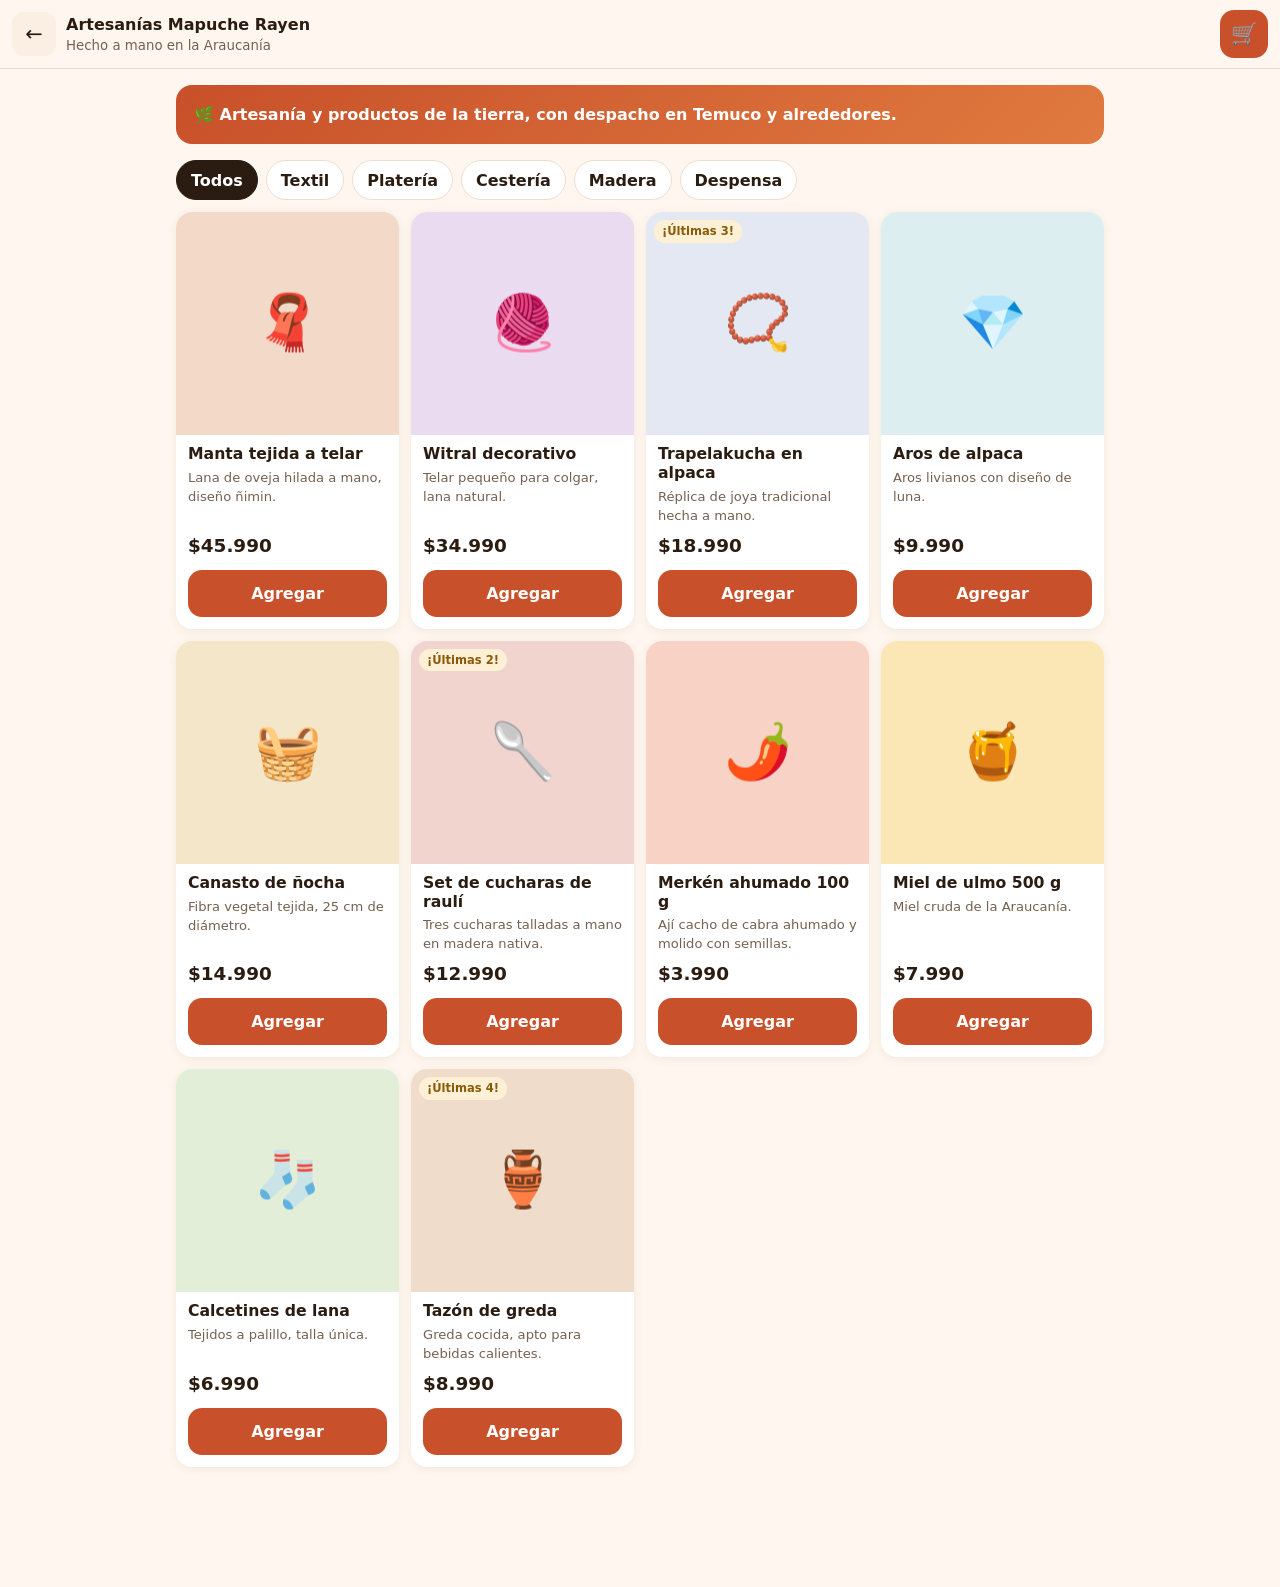
==== cliente.html @ a602cc3c "Prototipo Mi Puesto: maqueta PWA de ventas para pymes Co-Authored-By: Claude Opus 5.5 <noreply@anthr" ====
<!doctype html>
<html lang="es-CL">
<head>
  <meta charset="utf-8">
  <meta name="viewport" content="width=device-width, initial-scale=1, viewport-fit=cover">
  <title>Artesanías Mapuche Rayen · Tienda</title>
  <meta name="description" content="Tienda de ejemplo: artesanía y productos de la Araucanía.">
  <meta name="theme-color" content="#C8502A">
  <link rel="manifest" href="manifest.json">
  <link rel="icon" href="icons/icon.svg" type="image/svg+xml">
  <link rel="apple-touch-icon" href="icons/icon.svg">
  <link rel="stylesheet" href="styles.css">
</head>
<body data-page="cliente">
  <header class="topbar">
    <a href="index.html" class="topbar-volver" aria-label="Volver a la portada">←</a>
    <div class="topbar-titulo">
      <strong id="tienda-nombre">Artesanías Mapuche Rayen</strong>
      <small id="tienda-slogan">Hecho a mano en la Araucanía</small>
    </div>
    <a href="#carrito" class="btn-carrito" aria-label="Ver carrito">🛒<span id="carrito-badge" class="badge" hidden>0</span></a>
  </header>

  <main class="contenedor">
    <section id="v-catalogo">
      <div class="hero-tienda">
        <p>🌿 Artesanía y productos de la tierra, con despacho en Temuco y alrededores.</p>
      </div>
      <div class="chips" id="filtros-cat"></div>
      <div class="grid-productos" id="grid-productos"></div>
    </section>

    <section id="v-carrito" hidden>
      <h2>Tu carrito</h2>
      <div id="carrito-lista"></div>
      <div class="total-linea" id="carrito-total-linea"><span>Total</span><strong id="carrito-total">$0</strong></div>
      <form id="form-entrega" class="tarjeta form" novalidate>
        <h3>Datos de entrega</h3>
        <label>Nombre
          <input name="nombre" required autocomplete="name" placeholder="Ej: María González">
        </label>
        <label>Teléfono
          <input name="telefono" type="tel" required inputmode="tel" autocomplete="tel" placeholder="+56 9 1234 5678">
        </label>
        <label>Dirección
          <input name="direccion" required autocomplete="street-address" placeholder="Calle, número y comuna">
        </label>
        <label>Fecha de entrega deseada
          <input name="fechaEntrega" type="date" required>
        </label>
        <label>Comentario (opcional)
          <textarea name="comentario" rows="2" placeholder="Ej: dejar en conserjería"></textarea>
        </label>
        <p class="form-error" id="form-error" hidden></p>
        <button class="btn btn-primario btn-grande" type="submit">Continuar al pago</button>
      </form>
      <a href="#catalogo" class="btn btn-texto">← Seguir comprando</a>
    </section>

    <section id="v-pago" hidden>
      <h2>Pago</h2>
      <div class="tarjeta" id="pago-resumen"></div>
      <h3>Elige cómo pagar</h3>
      <div class="metodos">
        <button type="button" class="metodo" data-metodo="Transferencia" aria-pressed="false">
          <span class="metodo-icono">🏦</span><span>Transferencia<small>Desde cualquier banco</small></span>
        </button>
        <button type="button" class="metodo" data-metodo="Mercado Pago" aria-pressed="false">
          <span class="metodo-icono">💙</span><span>Mercado Pago<small>Tarjeta o saldo</small></span>
        </button>
        <button type="button" class="metodo" data-metodo="Webpay" aria-pressed="false">
          <span class="metodo-icono">💳</span><span>Webpay<small>Débito, crédito o prepago</small></span>
        </button>
      </div>
      <div id="metodo-detalle" class="tarjeta" hidden></div>
      <button id="btn-pagar" type="button" class="btn btn-primario btn-grande" disabled>Elige un medio de pago</button>
      <p class="nota centro">Pago simulado: no se realiza ningún cobro.</p>
      <a href="#carrito" class="btn btn-texto">← Volver al carrito</a>
    </section>

    <section id="v-confirmacion" hidden>
      <div class="confirmacion">
        <div class="check">✓</div>
        <h2>¡Pedido recibido!</h2>
        <p>Tu número de pedido es</p>
        <p class="num-pedido" id="conf-numero">#0000</p>
        <div class="tarjeta" id="conf-resumen"></div>
        <p class="nota">Te escribiremos por WhatsApp para coordinar la entrega.</p>
        <a href="#catalogo" class="btn btn-primario btn-grande">Volver a la tienda</a>
        <a href="negocio.html#pedidos" class="btn btn-texto">Ver cómo le llega al negocio →</a>
      </div>
    </section>
  </main>

  <div id="barra-carrito" class="barra-carrito" hidden>
    <a href="#carrito" class="btn btn-primario btn-grande">
      <span>Ver carrito (<span id="barra-cant">0</span>)</span><strong id="barra-total">$0</strong>
    </a>
  </div>

  <div id="procesando" class="overlay" hidden>
    <div class="spinner"></div>
    <p id="procesando-texto">Procesando pago…</p>
  </div>

  <div id="toast" class="toast" role="status" aria-live="polite"></div>

  <script src="data.js"></script>
  <script src="app.js"></script>
</body>
</html>
---- styles.css ----
:root {
  --bg: #FFF7EF;
  --superficie: #FFFFFF;
  --superficie-2: #FBEEE2;
  --texto: #2B1C12;
  --texto-suave: #76604F;
  --borde: #EEDCCB;
  --acento: #C8502A;
  --acento-oscuro: #A23E1E;
  --acento-suave: #FBE3D6;
  --ok: #2E7D4F;
  --ok-suave: #DFF2E6;
  --aviso: #B7791F;
  --aviso-texto: #8A5A0B;
  --aviso-suave: #FDF0D5;
  --error: #B42318;
  --error-suave: #FDE4E1;
  --info: #2F5E9E;
  --info-suave: #E2ECFA;
  --wsp: #1FA855;
  --radio: 16px;
  --sombra: 0 2px 10px rgba(80, 40, 10, .08);
  --nav-alto: 68px;
  color-scheme: light;
  font-family: system-ui, -apple-system, "Segoe UI", Roboto, "Helvetica Neue", Arial, sans-serif;
}

* { box-sizing: border-box; }
html { -webkit-text-size-adjust: 100%; }
body {
  margin: 0;
  background: var(--bg);
  color: var(--texto);
  font-size: 16px;
  line-height: 1.45;
  -webkit-tap-highlight-color: transparent;
}
body.sin-scroll { overflow: hidden; }
h1, h2, h3 { line-height: 1.2; margin: 0 0 .6em; }
h2 { font-size: 1.35rem; }
h3 { font-size: 1.05rem; margin-top: 1.3em; }
a { color: var(--acento-oscuro); }
button, input, select, textarea { font: inherit; color: inherit; }
[hidden] { display: none !important; }
:focus-visible { outline: 3px solid var(--acento); outline-offset: 2px; }

.contenedor { max-width: 960px; margin: 0 auto; padding: 16px 16px 120px; }
.contenedor.con-nav { padding-bottom: calc(var(--nav-alto) + 48px + env(safe-area-inset-bottom)); }
.nota { color: var(--texto-suave); font-size: .88rem; }
.centro { text-align: center; }
.vacio { text-align: center; color: var(--texto-suave); padding: 20px 8px; margin: 0; }
.der { text-align: right; white-space: nowrap; }

.btn {
  display: inline-flex;
  align-items: center;
  justify-content: center;
  gap: .5em;
  min-height: 48px;
  padding: 10px 18px;
  border-radius: 14px;
  border: 2px solid transparent;
  font-weight: 650;
  text-decoration: none;
  text-align: center;
  cursor: pointer;
  transition: transform .08s, background-color .15s;
}
.btn:active { transform: scale(.98); }
.btn:disabled { opacity: .5; cursor: not-allowed; transform: none; }
.btn-primario { background: var(--acento); color: #fff; }
.btn-primario:hover:not(:disabled) { background: var(--acento-oscuro); }
.btn-secundario { background: var(--superficie); color: var(--acento-oscuro); border-color: var(--acento); }
.btn-texto { background: none; color: var(--acento-oscuro); min-height: 44px; width: 100%; }
.btn-grande { width: 100%; min-height: 58px; font-size: 1.1rem; border-radius: 16px; }
.btn-chico { min-height: 40px; padding: 6px 14px; font-size: .95rem; }
.btn-wsp { background: var(--wsp); color: #fff; }
.btn-peligro { color: var(--error); }
.btn-icono {
  width: 44px;
  height: 44px;
  flex: none;
  border-radius: 12px;
  border: 0;
  background: var(--superficie-2);
  font-size: 1.2rem;
  cursor: pointer;
  display: inline-grid;
  place-items: center;
}
.btn-icono.activo { background: var(--ok-suave); box-shadow: inset 0 0 0 2px var(--ok); }

.banner-demo {
  background: var(--texto);
  color: #FFE9D6;
  text-align: center;
  font-size: .85rem;
  font-weight: 650;
  letter-spacing: .03em;
  padding: 8px 16px;
  padding-top: calc(8px + env(safe-area-inset-top));
}
.portada { min-height: 100vh; background: radial-gradient(circle at 15% 0%, #FFE0C7 0, transparent 50%), var(--bg); }
.portada-main { max-width: 440px; margin: 0 auto; padding: 32px 16px 48px; text-align: center; }
.portada h1 { font-size: 2.4rem; margin: 14px 0 8px; }
.logo img { border-radius: 24px; box-shadow: 0 8px 24px rgba(162, 62, 30, .25); }
.lead { font-size: 1.1rem; color: var(--texto-suave); margin: 0 0 28px; }
.portada-botones { display: grid; gap: 12px; }
.beneficios { list-style: none; padding: 0; margin: 28px 0; display: grid; gap: 10px; text-align: left; }
.beneficios li { background: var(--superficie); border: 1px solid var(--borde); border-radius: 14px; padding: 12px 14px; }
.pie { color: var(--texto-suave); font-size: .9rem; }

.topbar {
  position: sticky;
  top: 0;
  z-index: 20;
  display: flex;
  align-items: center;
  gap: 10px;
  padding: 10px 12px;
  padding-top: calc(10px + env(safe-area-inset-top));
  background: rgba(255, 247, 239, .95);
  -webkit-backdrop-filter: blur(8px);
  backdrop-filter: blur(8px);
  border-bottom: 1px solid var(--borde);
}
.topbar-volver {
  width: 44px;
  height: 44px;
  flex: none;
  display: grid;
  place-items: center;
  border-radius: 12px;
  background: var(--superficie-2);
  color: var(--texto);
  text-decoration: none;
  font-size: 1.3rem;
}
.topbar-titulo { flex: 1; min-width: 0; display: flex; flex-direction: column; }
.topbar-titulo strong { white-space: nowrap; overflow: hidden; text-overflow: ellipsis; }
.topbar-titulo small { color: var(--texto-suave); }
.btn-carrito {
  position: relative;
  width: 48px;
  height: 48px;
  flex: none;
  display: grid;
  place-items: center;
  border-radius: 14px;
  background: var(--acento);
  color: #fff;
  text-decoration: none;
  font-size: 1.35rem;
}
.badge {
  position: absolute;
  top: -6px;
  right: -6px;
  min-width: 22px;
  height: 22px;
  padding: 0 6px;
  border-radius: 11px;
  background: var(--texto);
  color: #fff;
  font-size: .75rem;
  font-weight: 700;
  font-style: normal;
  display: grid;
  place-items: center;
}

.hero-tienda {
  background: linear-gradient(135deg, var(--acento), #E07A3F);
  color: #fff;
  border-radius: var(--radio);
  padding: 18px;
  margin-bottom: 14px;
  font-weight: 550;
}
.hero-tienda p { margin: 0; }
.chips { display: flex; gap: 8px; overflow-x: auto; padding: 2px 0 12px; scrollbar-width: none; }
.chips::-webkit-scrollbar { display: none; }
.chip {
  flex: none;
  min-height: 40px;
  padding: 6px 14px;
  border-radius: 999px;
  border: 1.5px solid var(--borde);
  background: var(--superficie);
  font-weight: 600;
  white-space: nowrap;
  cursor: pointer;
}
.chip.activo { background: var(--texto); color: #fff; border-color: var(--texto); }
.chip b { opacity: .7; margin-left: 2px; }

.grid-productos { display: grid; grid-template-columns: repeat(2, minmax(0, 1fr)); gap: 12px; }
@media (min-width: 640px) { .grid-productos { grid-template-columns: repeat(3, minmax(0, 1fr)); } }
@media (min-width: 900px) { .grid-productos { grid-template-columns: repeat(4, minmax(0, 1fr)); } }
.producto { background: var(--superficie); border-radius: var(--radio); overflow: hidden; box-shadow: var(--sombra); display: flex; flex-direction: column; }
.producto-foto {
  position: relative;
  aspect-ratio: 1;
  display: grid;
  place-items: center;
  font-size: 3.4rem;
  background: var(--tono, var(--superficie-2));
}
.producto-foto .etiqueta { position: absolute; left: 8px; top: 8px; }
.producto-info { padding: 10px 12px 12px; display: flex; flex-direction: column; flex: 1; }
.producto-info h3 { font-size: .98rem; margin: 0 0 4px; }
.producto-desc {
  font-size: .82rem;
  color: var(--texto-suave);
  margin: 0 0 8px;
  display: -webkit-box;
  -webkit-line-clamp: 2;
  -webkit-box-orient: vertical;
  overflow: hidden;
}
.precio { font-weight: 800; font-size: 1.15rem; margin: auto 0 10px; }
.btn-agregar { width: 100%; min-height: 46px; background: var(--acento); color: #fff; }
.btn-agregar:disabled { background: var(--borde); color: var(--texto-suave); opacity: 1; }
.stepper {
  display: flex;
  align-items: center;
  justify-content: space-between;
  background: var(--acento-suave);
  border-radius: 14px;
  min-height: 46px;
  padding: 3px;
}
.stepper button {
  width: 42px;
  height: 40px;
  border: 0;
  border-radius: 11px;
  background: var(--superficie);
  color: var(--acento-oscuro);
  font-size: 1.4rem;
  font-weight: 700;
  cursor: pointer;
}
.stepper span { font-weight: 800; min-width: 28px; text-align: center; }
.stepper-chico { min-height: 40px; width: 140px; }
.stepper-chico button { width: 38px; height: 34px; }

.etiqueta { display: inline-block; font-size: .72rem; font-weight: 700; padding: 3px 8px; border-radius: 999px; }
.etiqueta-alerta { background: var(--aviso-suave); color: var(--aviso-texto); }
.etiqueta-error { background: var(--error-suave); color: var(--error); }

.tarjeta { background: var(--superficie); border-radius: var(--radio); padding: 16px; box-shadow: var(--sombra); margin-bottom: 14px; }
.tarjeta > h3:first-child { margin-top: 0; }
.form { display: grid; gap: 14px; }
.form label { display: grid; gap: 6px; font-weight: 600; font-size: .95rem; }
.form input, .form textarea, select, .input-buscar {
  width: 100%;
  min-height: 50px;
  padding: 10px 14px;
  border-radius: 12px;
  border: 1.5px solid var(--borde);
  background: #fff;
  font-size: 1rem;
  font-weight: 400;
}
.form textarea { resize: vertical; min-height: 70px; }
.form input:focus, .form textarea:focus, select:focus, .input-buscar:focus {
  border-color: var(--acento);
  outline: none;
  box-shadow: 0 0 0 3px var(--acento-suave);
}
.form-error { background: var(--error-suave); color: var(--error); padding: 10px 12px; border-radius: 10px; margin: 0; font-weight: 600; }
.dos-col { display: grid; grid-template-columns: 1fr 1fr; gap: 12px; }
.input-buscar { margin: 4px 0 12px; }

.mini-foto {
  width: 48px;
  height: 48px;
  flex: none;
  border-radius: 12px;
  background: var(--tono, var(--superficie-2));
  display: grid;
  place-items: center;
  font-size: 1.6rem;
}
.linea-carrito {
  display: grid;
  grid-template-columns: 48px 1fr auto;
  align-items: center;
  gap: 8px 12px;
  background: var(--superficie);
  border-radius: 14px;
  padding: 10px;
  margin-bottom: 10px;
  box-shadow: var(--sombra);
}
.linea-carrito .mini-foto { grid-row: span 2; }
.linea-info { display: flex; flex-direction: column; min-width: 0; }
.linea-info span { color: var(--texto-suave); font-size: .85rem; }
.linea-sub { text-align: right; }
.linea-carrito .stepper { grid-column: 2 / 4; justify-self: start; }
.total-linea { display: flex; justify-content: space-between; align-items: center; font-size: 1.15rem; padding: 8px 4px 16px; }
.total-linea strong { font-size: 1.5rem; }

.barra-carrito {
  position: fixed;
  left: 0;
  right: 0;
  bottom: 0;
  z-index: 15;
  padding: 18px 16px calc(12px + env(safe-area-inset-bottom));
  background: linear-gradient(rgba(255, 247, 239, 0), var(--bg) 35%);
}
.barra-carrito .btn { max-width: 560px; margin: 0 auto; display: flex; justify-content: space-between; box-shadow: 0 6px 20px rgba(162, 62, 30, .35); }

.metodos { display: grid; gap: 10px; margin-bottom: 14px; }
.metodo {
  display: flex;
  align-items: center;
  gap: 12px;
  min-height: 64px;
  padding: 12px 16px;
  border-radius: 14px;
  border: 2px solid var(--borde);
  background: var(--superficie);
  font-size: 1.05rem;
  font-weight: 650;
  text-align: left;
  cursor: pointer;
}
.metodo small { display: block; font-weight: 500; font-size: .82rem; color: var(--texto-suave); }
.metodo-icono { font-size: 1.6rem; }
.metodo[aria-pressed="true"] { border-color: var(--acento); background: var(--acento-suave); }
.metodo[aria-pressed="true"]::after { content: "✓"; margin-left: auto; color: var(--acento-oscuro); font-weight: 800; font-size: 1.3rem; }
.resumen-linea { display: flex; justify-content: space-between; gap: 12px; padding: 4px 0; }
.resumen-total { border-top: 1px dashed var(--borde); margin-top: 8px; padding-top: 10px; font-weight: 800; font-size: 1.1rem; }
.datos-banco { font-family: ui-monospace, Menlo, Consolas, monospace; background: var(--superficie-2); padding: 10px 12px; border-radius: 10px; }

.overlay {
  position: fixed;
  inset: 0;
  z-index: 60;
  display: grid;
  place-content: center;
  justify-items: center;
  gap: 14px;
  background: rgba(255, 247, 239, .94);
  font-weight: 650;
  font-size: 1.1rem;
}
.spinner {
  width: 54px;
  height: 54px;
  border-radius: 50%;
  border: 5px solid var(--acento-suave);
  border-top-color: var(--acento);
  animation: girar .8s linear infinite;
}
@keyframes girar { to { transform: rotate(360deg); } }

.confirmacion { max-width: 480px; margin: 0 auto; text-align: center; padding-top: 12px; }
.confirmacion .tarjeta { text-align: left; }
.check {
  width: 84px;
  height: 84px;
  margin: 8px auto 16px;
  border-radius: 50%;
  background: var(--ok);
  color: #fff;
  font-size: 2.6rem;
  display: grid;
  place-items: center;
  animation: pop .4s ease-out;
}
.num-pedido { font-size: 2.4rem; font-weight: 800; color: var(--acento-oscuro); margin: 0 0 16px; }
@keyframes pop { from { transform: scale(.4); opacity: 0; } to { transform: scale(1); opacity: 1; } }

.toast {
  position: fixed;
  left: 50%;
  bottom: calc(var(--nav-alto) + 24px + env(safe-area-inset-bottom));
  z-index: 90;
  width: max-content;
  max-width: calc(100% - 32px);
  padding: 12px 18px;
  border-radius: 12px;
  background: var(--texto);
  color: #fff;
  font-weight: 600;
  text-align: center;
  opacity: 0;
  pointer-events: none;
  transform: translate(-50%, 20px);
  transition: opacity .25s, transform .25s;
}
.toast.visible { opacity: 1; transform: translate(-50%, 0); }

.saludo { font-size: 1.3rem; font-weight: 750; margin: 4px 0 14px; }
.aviso { border: 2px dashed var(--acento); }
.aviso p { margin-top: 0; }
.kpis { display: grid; grid-template-columns: 1fr 1fr; gap: 10px; margin-bottom: 14px; }
@media (min-width: 760px) { .kpis { grid-template-columns: repeat(4, 1fr); } }
.kpi { background: var(--superficie); border-radius: var(--radio); padding: 14px; box-shadow: var(--sombra); }
.kpi span { display: block; color: var(--texto-suave); font-size: .85rem; font-weight: 600; }
.kpi strong { display: block; font-size: 1.5rem; font-weight: 800; margin-top: 4px; word-break: break-word; }
.kpi.destacado { background: var(--acento); color: #fff; }
.kpi.destacado span { color: #FFE3D3; }
.kpi.alerta strong { color: var(--aviso); }
.acciones-2 { display: grid; grid-template-columns: 1fr 1fr; gap: 10px; margin: 12px 0; }
.acciones-col { display: grid; gap: 10px; }

.lista { display: grid; gap: 10px; }
.pedido {
  display: block;
  width: 100%;
  text-align: left;
  background: var(--superficie);
  border: 0;
  border-left: 5px solid var(--borde);
  border-radius: 14px;
  padding: 12px 14px;
  box-shadow: var(--sombra);
  cursor: pointer;
}
.pedido.borde-nuevo { border-left-color: var(--acento); }
.pedido.borde-preparando { border-left-color: var(--aviso); }
.pedido.borde-despachado { border-left-color: var(--info); }
.pedido.borde-entregado { border-left-color: var(--ok); }
.pedido-top { display: flex; justify-content: space-between; align-items: center; margin-bottom: 4px; }
.pedido-cliente { display: block; font-weight: 700; }
.pedido-items { display: block; color: var(--texto-suave); font-size: .9rem; white-space: nowrap; overflow: hidden; text-overflow: ellipsis; }
.pedido-pie { display: flex; justify-content: space-between; gap: 8px; margin-top: 8px; font-size: .9rem; }
.estado { font-size: .78rem; font-weight: 750; padding: 4px 10px; border-radius: 999px; white-space: nowrap; }
.estado-nuevo { background: var(--acento-suave); color: var(--acento-oscuro); }
.estado-preparando { background: var(--aviso-suave); color: var(--aviso-texto); }
.estado-despachado { background: var(--info-suave); color: var(--info); }
.estado-entregado { background: var(--ok-suave); color: var(--ok); }

.fila, .fila-producto {
  display: flex;
  align-items: center;
  gap: 12px;
  background: var(--superficie);
  border-radius: 14px;
  padding: 10px 12px;
  box-shadow: var(--sombra);
}
.fila-info { flex: 1; min-width: 0; display: flex; flex-direction: column; gap: 2px; }
.fila-info strong { overflow: hidden; text-overflow: ellipsis; white-space: nowrap; }
.fila-info > span { color: var(--texto-suave); font-size: .85rem; }
.fila-info .etiqueta { align-self: flex-start; }
.stock-control { display: flex; align-items: center; background: var(--superficie-2); border-radius: 12px; padding: 3px; flex: none; }
.stock-control button {
  width: 38px;
  height: 38px;
  border: 0;
  border-radius: 10px;
  background: var(--superficie);
  color: var(--acento-oscuro);
  font-size: 1.3rem;
  font-weight: 700;
  cursor: pointer;
}
.stock-num { min-width: 34px; text-align: center; font-weight: 800; }
@media (max-width: 380px) { .fila-producto .mini-foto { display: none; } }

.nav-inferior {
  position: fixed;
  left: 0;
  right: 0;
  bottom: 0;
  z-index: 30;
  display: grid;
  grid-template-columns: repeat(4, 1fr);
  background: var(--superficie);
  border-top: 1px solid var(--borde);
  padding-bottom: env(safe-area-inset-bottom);
  box-shadow: 0 -4px 16px rgba(80, 40, 10, .06);
}
.nav-inferior a {
  position: relative;
  display: flex;
  flex-direction: column;
  align-items: center;
  justify-content: center;
  gap: 2px;
  min-height: var(--nav-alto);
  color: var(--texto-suave);
  text-decoration: none;
  font-size: .78rem;
  font-weight: 650;
}
.nav-inferior a span { font-size: 1.45rem; line-height: 1; filter: grayscale(1); opacity: .7; }
.nav-inferior a.activo { color: var(--acento-oscuro); }
.nav-inferior a.activo span { filter: none; opacity: 1; }
.nav-inferior a.activo::before {
  content: "";
  position: absolute;
  top: 0;
  left: 30%;
  right: 30%;
  height: 3px;
  border-radius: 0 0 3px 3px;
  background: var(--acento);
}
.nav-inferior .badge { top: 6px; right: calc(50% - 28px); background: var(--acento); }
@media (min-width: 760px) {
  .nav-inferior { max-width: 560px; margin: 0 auto; bottom: 16px; border: 1px solid var(--borde); border-radius: 20px; padding-bottom: 0; }
  .nav-inferior a.activo::before { border-radius: 0 0 3px 3px; }
}

.modal { position: fixed; inset: 0; z-index: 50; display: flex; align-items: flex-end; justify-content: center; }
.modal-fondo { position: absolute; inset: 0; background: rgba(43, 28, 18, .5); }
.modal-caja {
  position: relative;
  width: 100%;
  max-width: 560px;
  max-height: 92vh;
  max-height: 92dvh;
  overflow-y: auto;
  overscroll-behavior: contain;
  background: var(--bg);
  border-radius: 22px 22px 0 0;
  padding: 22px 16px calc(22px + env(safe-area-inset-bottom));
  animation: subir .22s ease-out;
}
.modal-caja h2 { padding-right: 48px; }
.modal-cerrar {
  position: absolute;
  top: 10px;
  right: 10px;
  width: 44px;
  height: 44px;
  border: 0;
  border-radius: 12px;
  background: var(--superficie-2);
  font-size: 1.6rem;
  line-height: 1;
  cursor: pointer;
}
@media (min-width: 760px) { .modal { align-items: center; } .modal-caja { border-radius: 22px; } }
@keyframes subir { from { transform: translateY(40px); opacity: 0; } to { transform: none; opacity: 1; } }

.segmentado { display: grid; grid-template-columns: repeat(4, 1fr); gap: 5px; background: var(--superficie-2); padding: 5px; border-radius: 14px; margin-bottom: 14px; }
.segmentado button {
  min-height: 48px;
  padding: 4px;
  border: 0;
  border-radius: 10px;
  background: transparent;
  color: var(--texto-suave);
  font-weight: 700;
  font-size: .8rem;
  cursor: pointer;
}
.segmentado button.activo { box-shadow: var(--sombra); }
.tabla-items { width: 100%; border-collapse: collapse; }
.tabla-items td { padding: 7px 4px; border-bottom: 1px solid var(--borde); vertical-align: top; }
.tabla-items tfoot td { font-weight: 800; font-size: 1.1rem; border: 0; padding-top: 10px; }
.datos-cliente p { display: flex; justify-content: space-between; gap: 12px; margin: 0; padding: 8px 0; border-bottom: 1px solid var(--borde); }
.datos-cliente p:last-child { border-bottom: 0; }
.datos-cliente span { color: var(--texto-suave); flex: none; }
.datos-cliente strong, .datos-cliente a { text-align: right; }

.alertas {
  position: fixed;
  top: calc(8px + env(safe-area-inset-top));
  left: 8px;
  right: 8px;
  z-index: 70;
  display: grid;
  gap: 8px;
  max-width: 760px;
  margin: 0 auto;
  pointer-events: none;
}
.alerta {
  pointer-events: auto;
  background: var(--superficie);
  border: 2px solid var(--acento);
  border-radius: 18px;
  padding: 12px;
  box-shadow: 0 12px 36px rgba(43, 28, 18, .28);
  animation: bajar .3s ease-out;
  max-height: 70vh;
  overflow-y: auto;
}
.alerta-cab { display: flex; justify-content: space-between; align-items: center; font-weight: 800; color: var(--acento-oscuro); margin-bottom: 8px; font-size: 1.05rem; }
.alerta-x { width: 40px; height: 40px; border: 0; border-radius: 10px; background: var(--superficie-2); font-size: 1.4rem; cursor: pointer; }
.alerta-acciones { display: flex; gap: 8px; margin-top: 10px; }
.alerta-acciones .btn { flex: 1; }
@keyframes bajar { from { transform: translateY(-30px); opacity: 0; } to { transform: none; opacity: 1; } }
.tabla-ticket { width: 100%; border-collapse: collapse; font-size: .9rem; }
.tabla-ticket th {
  text-align: left;
  background: var(--acento-suave);
  color: var(--acento-oscuro);
  padding: 6px 8px;
  font-size: .75rem;
  text-transform: uppercase;
  letter-spacing: .03em;
}
.tabla-ticket td { padding: 8px; border-bottom: 1px solid var(--borde); vertical-align: top; }
@media (max-width: 640px) {
  .tabla-ticket thead { display: none; }
  .tabla-ticket tr, .tabla-ticket td { display: block; }
  .tabla-ticket td { display: flex; justify-content: space-between; gap: 12px; padding: 5px 2px; text-align: right; }
  .tabla-ticket td::before { content: attr(data-label); flex: none; text-align: left; font-weight: 700; color: var(--texto-suave); }
}

.visor {
  position: relative;
  width: 100%;
  aspect-ratio: 3 / 4;
  max-height: 55vh;
  background: #1D140E;
  border-radius: 18px;
  overflow: hidden;
  margin-bottom: 10px;
}
.visor video { width: 100%; height: 100%; object-fit: cover; display: block; }
.visor-marco {
  position: absolute;
  inset: 30% 12%;
  border: 3px solid rgba(255, 255, 255, .9);
  border-radius: 14px;
  box-shadow: 0 0 0 999px rgba(0, 0, 0, .35);
}
.visor-linea {
  position: absolute;
  left: 6%;
  right: 6%;
  top: 50%;
  height: 2px;
  background: #FF5A36;
  box-shadow: 0 0 10px #FF5A36;
  animation: escanear 1.6s ease-in-out infinite alternate;
}
@keyframes escanear { from { top: 8%; } to { top: 92%; } }
.codigo-leido {
  font-family: ui-monospace, Menlo, Consolas, monospace;
  font-size: 1.2rem;
  letter-spacing: .1em;
  background: var(--superficie-2);
  padding: 8px 12px;
  border-radius: 10px;
  text-align: center;
}

.grafico svg { display: block; width: 100%; height: auto; }
.barra { fill: #EBB79B; }
.barra-hoy { fill: var(--acento); }
.g-valor { font-size: 11px; font-weight: 700; fill: var(--texto); text-anchor: middle; }
.g-dia { font-size: 12px; fill: var(--texto-suave); text-anchor: middle; }
.g-eje { stroke: var(--borde); stroke-width: 1.5; }
.top-item { display: grid; grid-template-columns: 32px 1fr auto; gap: 4px 10px; align-items: center; padding: 8px 0; }
.top-item small { color: var(--texto-suave); }
.top-barra { grid-column: 2 / 4; height: 8px; background: var(--superficie-2); border-radius: 4px; overflow: hidden; }
.top-barra i { display: block; height: 100%; background: var(--acento); border-radius: 4px; }

.ticket-vista { background: #EDE3DA; padding: 16px 8px; border-radius: 14px; margin-bottom: 14px; }
.ticket {
  width: 80mm;
  max-width: 100%;
  margin: 0 auto;
  padding: 14px 12px;
  background: #fff;
  color: #000;
  font-family: ui-monospace, "Courier New", Consolas, monospace;
  font-size: 13px;
  line-height: 1.4;
  border-radius: 4px;
  box-shadow: var(--sombra);
  word-break: break-word;
}
.t-centro { text-align: center; }
.t-grande { font-size: 15px; }
.t-sep { border-top: 1px dashed #000; margin: 8px 0; }
.t-fila { display: flex; justify-content: space-between; gap: 8px; }
.t-fila span:last-child { text-align: right; }
.t-total { font-weight: 800; font-size: 15px; }
.ticket-print { display: none; }

@media print {
  @page { size: 80mm auto; margin: 0; }
  html, body { background: #fff !important; }
  body > *:not(#ticket-print) { display: none !important; }
  #ticket-print { display: block !important; }
  .ticket { width: 72mm; margin: 0 auto; padding: 4mm 0; box-shadow: none; border-radius: 0; font-size: 11pt; }
}
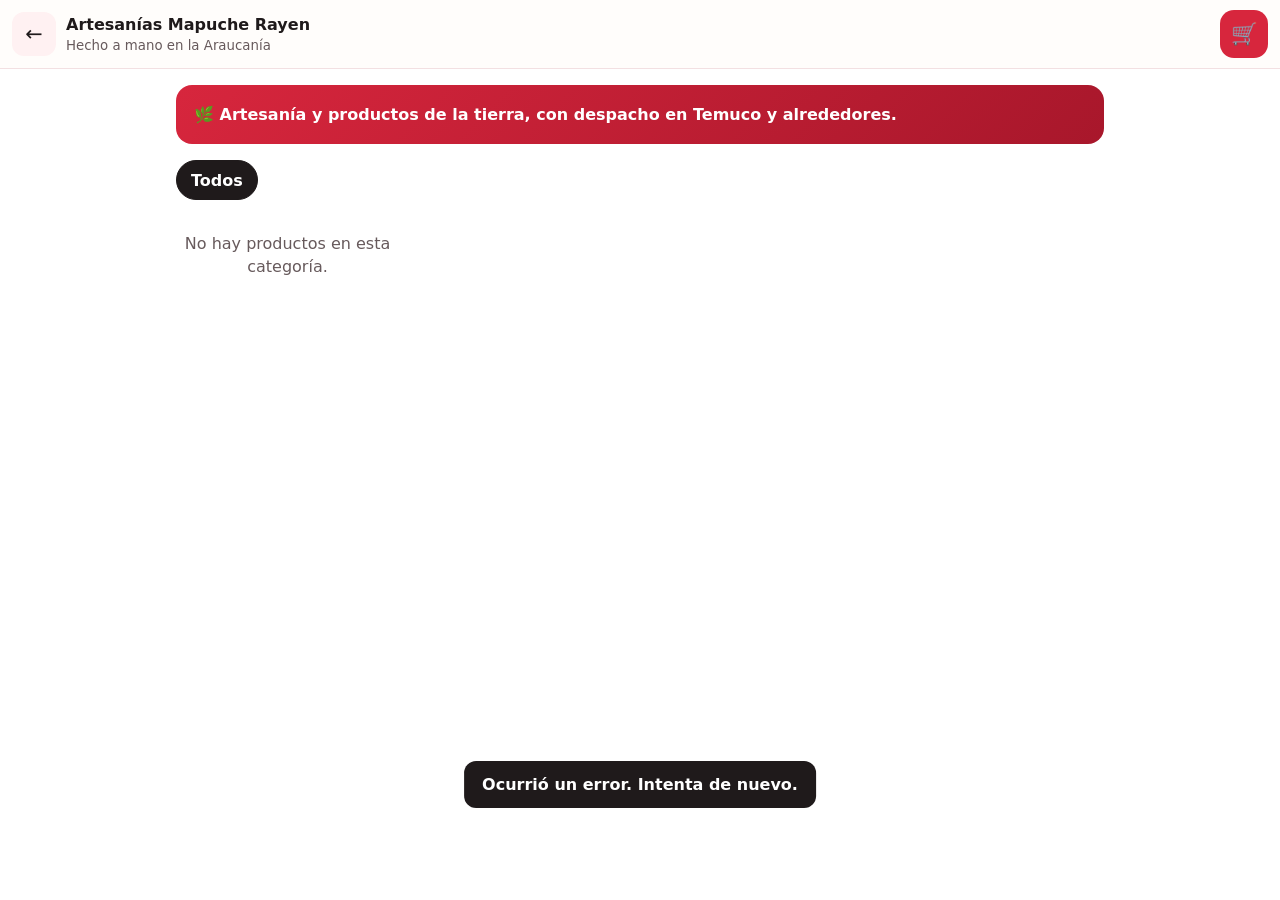
==== commit 091f22a8: "Paleta rojo y blanco, ingreso con redes y comparativa - Colores rojo y blanco (sin naranjo) en págin" ====
--- a/cliente.html
+++ b/cliente.html
@@ -5,7 +5,7 @@
   <meta name="viewport" content="width=device-width, initial-scale=1, viewport-fit=cover">
   <title>Artesanías Mapuche Rayen · Tienda</title>
   <meta name="description" content="Tienda de ejemplo: artesanía y productos de la Araucanía.">
-  <meta name="theme-color" content="#C8502A">
+  <meta name="theme-color" content="#D7263D">
   <link rel="manifest" href="manifest.json">
   <link rel="icon" href="icons/icon.svg" type="image/svg+xml">
   <link rel="apple-touch-icon" href="icons/icon.svg">
--- a/styles.css
+++ b/styles.css
@@ -1,13 +1,13 @@
 :root {
-  --bg: #FFF7EF;
+  --bg: #FFFFFF;
   --superficie: #FFFFFF;
-  --superficie-2: #FBEEE2;
-  --texto: #2B1C12;
-  --texto-suave: #76604F;
-  --borde: #EEDCCB;
-  --acento: #C8502A;
-  --acento-oscuro: #A23E1E;
-  --acento-suave: #FBE3D6;
+  --superficie-2: #FFF1F2;
+  --texto: #1F1A1B;
+  --texto-suave: #675A5C;
+  --borde: #F3E0E2;
+  --acento: #D7263D;
+  --acento-oscuro: #A8172B;
+  --acento-suave: #FFE6E9;
   --ok: #2E7D4F;
   --ok-suave: #DFF2E6;
   --aviso: #B7791F;
@@ -19,7 +19,7 @@
   --info-suave: #E2ECFA;
   --wsp: #1FA855;
   --radio: 16px;
-  --sombra: 0 2px 10px rgba(80, 40, 10, .08);
+  --sombra: 0 2px 14px rgba(215, 38, 61, .07);
   --nav-alto: 68px;
   color-scheme: light;
   font-family: system-ui, -apple-system, "Segoe UI", Roboto, "Helvetica Neue", Arial, sans-serif;
@@ -91,8 +91,8 @@
 .btn-icono.activo { background: var(--ok-suave); box-shadow: inset 0 0 0 2px var(--ok); }
 
 .banner-demo {
-  background: var(--texto);
-  color: #FFE9D6;
+  background: var(--acento-suave);
+  color: var(--acento-oscuro);
   text-align: center;
   font-size: .85rem;
   font-weight: 650;
@@ -100,10 +100,10 @@
   padding: 8px 16px;
   padding-top: calc(8px + env(safe-area-inset-top));
 }
-.portada { min-height: 100vh; background: radial-gradient(circle at 15% 0%, #FFE0C7 0, transparent 50%), var(--bg); }
+.portada { min-height: 100vh; background: radial-gradient(circle at 15% 0%, #FFE3E6 0, transparent 50%), radial-gradient(circle at 90% 10%, #FFF0F1 0, transparent 45%), var(--bg); }
 .portada-main { max-width: 440px; margin: 0 auto; padding: 32px 16px 48px; text-align: center; }
 .portada h1 { font-size: 2.4rem; margin: 14px 0 8px; }
-.logo img { border-radius: 24px; box-shadow: 0 8px 24px rgba(162, 62, 30, .25); }
+.logo img { border-radius: 24px; box-shadow: 0 8px 24px rgba(168, 23, 43, .25); }
 .lead { font-size: 1.1rem; color: var(--texto-suave); margin: 0 0 28px; }
 .portada-botones { display: grid; gap: 12px; }
 .beneficios { list-style: none; padding: 0; margin: 28px 0; display: grid; gap: 10px; text-align: left; }
@@ -119,7 +119,7 @@
   gap: 10px;
   padding: 10px 12px;
   padding-top: calc(10px + env(safe-area-inset-top));
-  background: rgba(255, 247, 239, .95);
+  background: rgba(255, 253, 251, .95);
   -webkit-backdrop-filter: blur(8px);
   backdrop-filter: blur(8px);
   border-bottom: 1px solid var(--borde);
@@ -170,7 +170,7 @@
 }
 
 .hero-tienda {
-  background: linear-gradient(135deg, var(--acento), #E07A3F);
+  background: linear-gradient(135deg, var(--acento), var(--acento-oscuro));
   color: #fff;
   border-radius: var(--radio);
   padding: 18px;
@@ -309,9 +309,9 @@
   bottom: 0;
   z-index: 15;
   padding: 18px 16px calc(12px + env(safe-area-inset-bottom));
-  background: linear-gradient(rgba(255, 247, 239, 0), var(--bg) 35%);
-}
-.barra-carrito .btn { max-width: 560px; margin: 0 auto; display: flex; justify-content: space-between; box-shadow: 0 6px 20px rgba(162, 62, 30, .35); }
+  background: linear-gradient(rgba(255, 253, 251, 0), var(--bg) 35%);
+}
+.barra-carrito .btn { max-width: 560px; margin: 0 auto; display: flex; justify-content: space-between; box-shadow: 0 6px 20px rgba(168, 23, 43, .35); }
 
 .metodos { display: grid; gap: 10px; margin-bottom: 14px; }
 .metodo {
@@ -344,7 +344,7 @@
   place-content: center;
   justify-items: center;
   gap: 14px;
-  background: rgba(255, 247, 239, .94);
+  background: rgba(255, 253, 251, .94);
   font-weight: 650;
   font-size: 1.1rem;
 }
@@ -404,7 +404,7 @@
 .kpi span { display: block; color: var(--texto-suave); font-size: .85rem; font-weight: 600; }
 .kpi strong { display: block; font-size: 1.5rem; font-weight: 800; margin-top: 4px; word-break: break-word; }
 .kpi.destacado { background: var(--acento); color: #fff; }
-.kpi.destacado span { color: #FFE3D3; }
+.kpi.destacado span { color: #FFF5F6; }
 .kpi.alerta strong { color: var(--aviso); }
 .acciones-2 { display: grid; grid-template-columns: 1fr 1fr; gap: 10px; margin: 12px 0; }
 .acciones-col { display: grid; gap: 10px; }
@@ -475,7 +475,7 @@
   background: var(--superficie);
   border-top: 1px solid var(--borde);
   padding-bottom: env(safe-area-inset-bottom);
-  box-shadow: 0 -4px 16px rgba(80, 40, 10, .06);
+  box-shadow: 0 -4px 16px rgba(215, 38, 61, .06);
 }
 .nav-inferior a {
   position: relative;
@@ -632,8 +632,8 @@
   right: 6%;
   top: 50%;
   height: 2px;
-  background: #FF5A36;
-  box-shadow: 0 0 10px #FF5A36;
+  background: #FF2E4C;
+  box-shadow: 0 0 10px #FF2E4C;
   animation: escanear 1.6s ease-in-out infinite alternate;
 }
 @keyframes escanear { from { top: 8%; } to { top: 92%; } }
@@ -648,7 +648,7 @@
 }
 
 .grafico svg { display: block; width: 100%; height: auto; }
-.barra { fill: #EBB79B; }
+.barra { fill: #F7B4BD; }
 .barra-hoy { fill: var(--acento); }
 .g-valor { font-size: 11px; font-weight: 700; fill: var(--texto); text-anchor: middle; }
 .g-dia { font-size: 12px; fill: var(--texto-suave); text-anchor: middle; }
@@ -658,7 +658,7 @@
 .top-barra { grid-column: 2 / 4; height: 8px; background: var(--superficie-2); border-radius: 4px; overflow: hidden; }
 .top-barra i { display: block; height: 100%; background: var(--acento); border-radius: 4px; }
 
-.ticket-vista { background: #EDE3DA; padding: 16px 8px; border-radius: 14px; margin-bottom: 14px; }
+.ticket-vista { background: #F5F0F1; padding: 16px 8px; border-radius: 14px; margin-bottom: 14px; }
 .ticket {
   width: 80mm;
   max-width: 100%;
@@ -688,3 +688,43 @@
   #ticket-print { display: block !important; }
   .ticket { width: 72mm; margin: 0 auto; padding: 4mm 0; box-shadow: none; border-radius: 0; font-size: 11pt; }
 }
+
+body.sin-sesion > :not(#pantalla-login):not(#modal):not(#toast):not(script) { display: none !important; }
+body:not(.sin-sesion) #pantalla-login { display: none; }
+.login { min-height: 100vh; background: radial-gradient(circle at 15% 0%, #FFE3E6 0, transparent 50%), radial-gradient(circle at 90% 10%, #FFF0F1 0, transparent 45%), var(--bg); }
+.login-main { max-width: 420px; margin: 0 auto; padding: 28px 16px 48px; text-align: center; }
+.login-main h1 { font-size: 1.7rem; margin: 14px 0 4px; }
+.login-main .form { text-align: left; margin-top: 18px; }
+.login-demo { text-align: left; }
+.login-demo p { margin: 0 0 8px; }
+.login-demo code { background: var(--bg); border: 1px solid var(--borde); border-radius: 6px; padding: 1px 6px; font-size: .95em; }
+.btn-salir { width: 100%; margin-top: 6px; }
+
+.login-social { display: grid; gap: 10px; margin-top: 18px; }
+.btn-google { display: flex; justify-content: center; min-height: 44px; }
+.btn-google .btn-social { width: 100%; }
+.btn-social { width: 100%; background: var(--superficie); color: var(--texto); border-color: var(--borde); border-radius: 999px; box-shadow: var(--sombra); }
+.btn-social:hover { border-color: var(--acento); }
+.login-social .nota { margin: 0; }
+.separador { display: flex; align-items: center; gap: 10px; color: var(--texto-suave); font-size: .88rem; margin-top: 4px; }
+.separador::before, .separador::after { content: ""; flex: 1; height: 1px; background: var(--borde); }
+
+.comparativa { text-align: left; margin: 8px 0 28px; }
+.comparativa h2 { text-align: center; }
+.comparativa > .nota { text-align: center; margin: 0 0 12px; }
+.tabla-scroll { overflow-x: auto; border-radius: var(--radio); box-shadow: var(--sombra); border: 1px solid var(--borde); background: var(--superficie); margin-bottom: 10px; }
+.tabla-comp { width: 100%; min-width: 400px; border-collapse: collapse; font-size: .82rem; }
+.tabla-comp th, .tabla-comp td { padding: 9px 6px; border-bottom: 1px solid var(--borde); text-align: center; vertical-align: middle; }
+.tabla-comp tbody tr:last-child > * { border-bottom: 0; }
+.tabla-comp thead th { font-size: .74rem; color: var(--texto-suave); font-weight: 700; line-height: 1.2; }
+.tabla-comp tbody th { text-align: left; font-weight: 600; position: sticky; left: 0; background: var(--superficie); min-width: 128px; }
+.tabla-comp .col-mia { background: var(--acento-suave); }
+.tabla-comp thead .col-mia { color: var(--acento-oscuro); font-size: .82rem; }
+.tabla-comp i { font-style: normal; font-weight: 700; display: inline-block; font-size: .74rem; }
+.tabla-comp i.si { color: var(--ok); }
+.tabla-comp i.no { color: var(--texto-suave); font-weight: 600; }
+.tabla-comp i.medio { color: var(--aviso-texto); }
+.tabla-comp i.si::before { content: "✓ "; }
+.tabla-comp i.no::before { content: "✕ "; }
+.sr { position: absolute; width: 1px; height: 1px; overflow: hidden; clip: rect(0 0 0 0); white-space: nowrap; }
+.tabla-comp .col-mia i.si { color: #1F6B3F; }
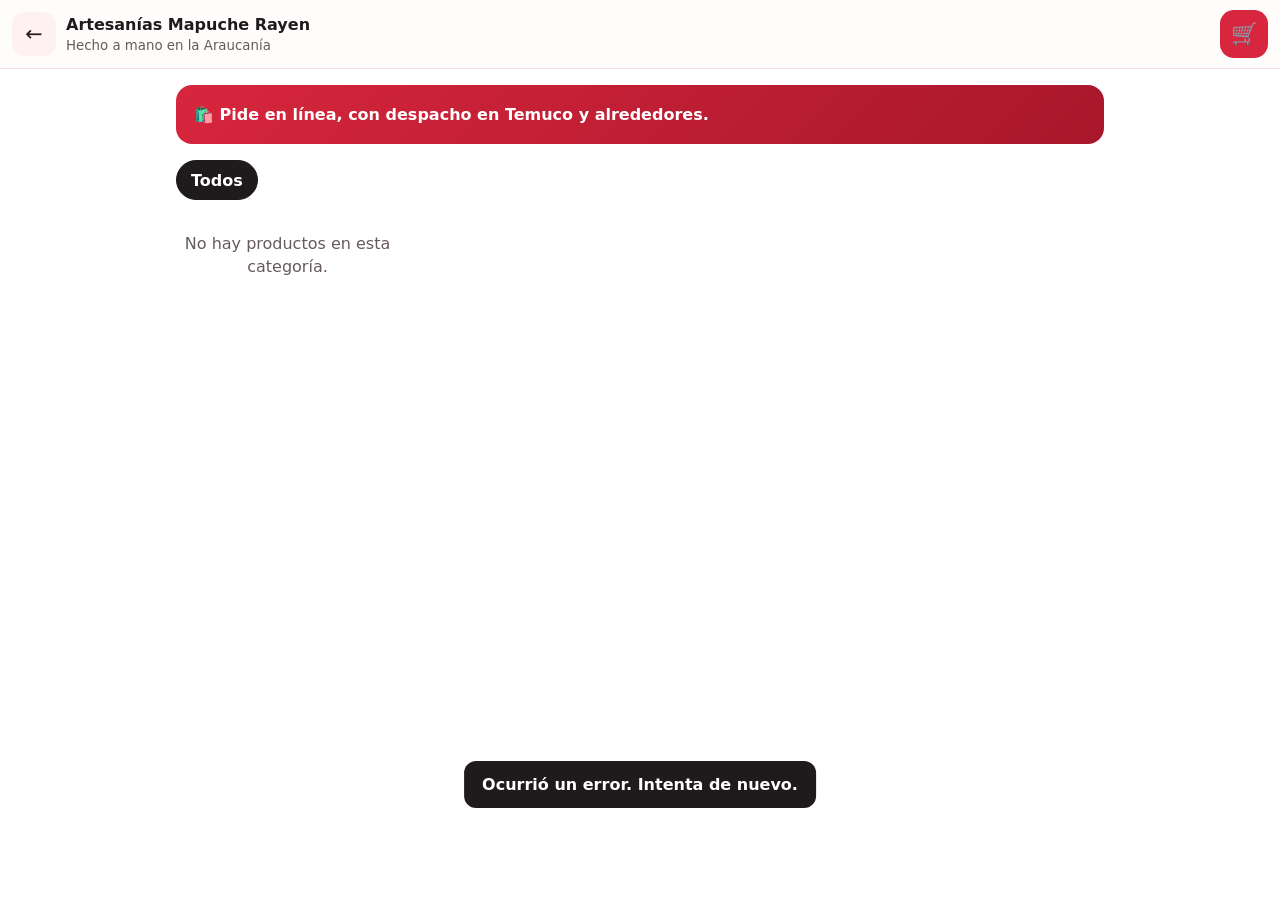
==== commit 60305d5e: "Registro de negocios nuevos: boton Crea tu puesto gratis Co-Authored-By: Claude Opus 5.5 <noreply@an" ====
--- a/cliente.html
+++ b/cliente.html
@@ -24,7 +24,7 @@
   <main class="contenedor">
     <section id="v-catalogo">
       <div class="hero-tienda">
-        <p>🌿 Artesanía y productos de la tierra, con despacho en Temuco y alrededores.</p>
+        <p id="tienda-hero">🌿 Artesanía y productos de la tierra, con despacho en Temuco y alrededores.</p>
       </div>
       <div class="chips" id="filtros-cat"></div>
       <div class="grid-productos" id="grid-productos"></div>
--- a/styles.css
+++ b/styles.css
@@ -696,6 +696,10 @@
 .login-main h1 { font-size: 1.7rem; margin: 14px 0 4px; }
 .login-main .form { text-align: left; margin-top: 18px; }
 .login-demo { text-align: left; }
+.registro-cta { margin: 18px 0; }
+.registro-cta p { margin: 0 0 8px; color: var(--texto-suave); }
+.login-main .form label small { font-weight: normal; }
+.campo-trampa { position: absolute; left: -9999px; width: 1px; height: 1px; overflow: hidden; }
 .login-demo p { margin: 0 0 8px; }
 .login-demo code { background: var(--bg); border: 1px solid var(--borde); border-radius: 6px; padding: 1px 6px; font-size: .95em; }
 .btn-salir { width: 100%; margin-top: 6px; }
@@ -709,22 +713,3 @@
 .separador { display: flex; align-items: center; gap: 10px; color: var(--texto-suave); font-size: .88rem; margin-top: 4px; }
 .separador::before, .separador::after { content: ""; flex: 1; height: 1px; background: var(--borde); }
 
-.comparativa { text-align: left; margin: 8px 0 28px; }
-.comparativa h2 { text-align: center; }
-.comparativa > .nota { text-align: center; margin: 0 0 12px; }
-.tabla-scroll { overflow-x: auto; border-radius: var(--radio); box-shadow: var(--sombra); border: 1px solid var(--borde); background: var(--superficie); margin-bottom: 10px; }
-.tabla-comp { width: 100%; min-width: 400px; border-collapse: collapse; font-size: .82rem; }
-.tabla-comp th, .tabla-comp td { padding: 9px 6px; border-bottom: 1px solid var(--borde); text-align: center; vertical-align: middle; }
-.tabla-comp tbody tr:last-child > * { border-bottom: 0; }
-.tabla-comp thead th { font-size: .74rem; color: var(--texto-suave); font-weight: 700; line-height: 1.2; }
-.tabla-comp tbody th { text-align: left; font-weight: 600; position: sticky; left: 0; background: var(--superficie); min-width: 128px; }
-.tabla-comp .col-mia { background: var(--acento-suave); }
-.tabla-comp thead .col-mia { color: var(--acento-oscuro); font-size: .82rem; }
-.tabla-comp i { font-style: normal; font-weight: 700; display: inline-block; font-size: .74rem; }
-.tabla-comp i.si { color: var(--ok); }
-.tabla-comp i.no { color: var(--texto-suave); font-weight: 600; }
-.tabla-comp i.medio { color: var(--aviso-texto); }
-.tabla-comp i.si::before { content: "✓ "; }
-.tabla-comp i.no::before { content: "✕ "; }
-.sr { position: absolute; width: 1px; height: 1px; overflow: hidden; clip: rect(0 0 0 0); white-space: nowrap; }
-.tabla-comp .col-mia i.si { color: #1F6B3F; }
